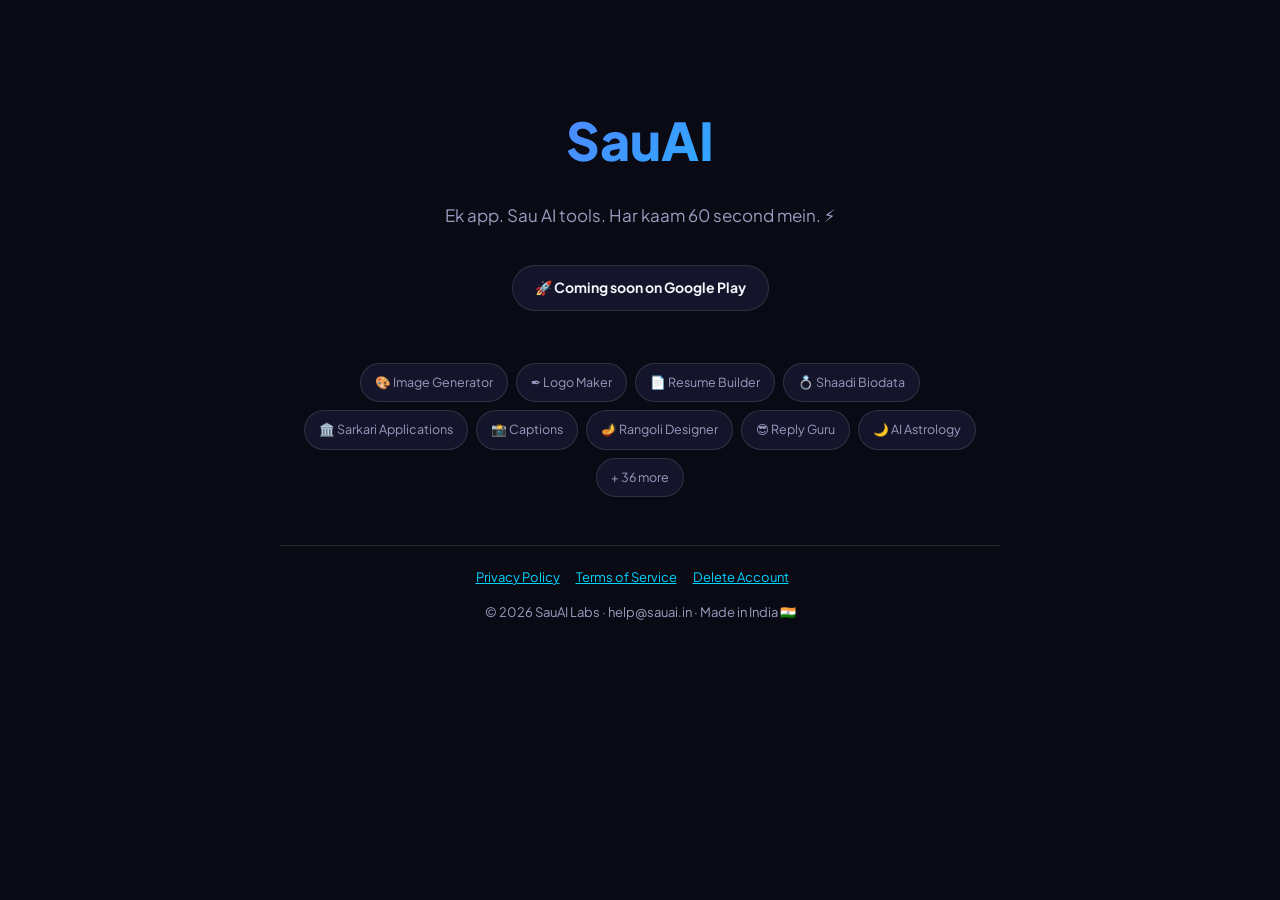
==== index.html @ 37f4f973 "Add files via upload" ====
<!DOCTYPE html>
<html lang="en">
<head>
<meta charset="UTF-8"><meta name="viewport" content="width=device-width, initial-scale=1.0">
<title>SauAI — 100+ AI Tools. Anything in 60 seconds.</title>
<meta name="description" content="SauAI: AI image generator, logo maker, resume builder, shaadi biodata, captions & more. One app, 100+ AI tools. Coming soon on Google Play.">
<link href="https://fonts.googleapis.com/css2?family=Plus+Jakarta+Sans:wght@400;700;800&display=swap" rel="stylesheet">
<link rel="stylesheet" href="style.css">
<style>
.hero{text-align:center; padding:64px 0 24px;}
.hero .big{font-size:52px; font-weight:800; margin:0;
  background:linear-gradient(135deg,#7C5CFF,#00D4FF);
  -webkit-background-clip:text; background-clip:text; color:transparent;}
.hero p{font-size:17px;}
.badge{display:inline-block; margin-top:18px; padding:10px 22px; border-radius:999px;
  border:1px solid var(--stroke); background:var(--surface); color:var(--text); font-weight:700; font-size:14px;}
.tools{display:flex; flex-wrap:wrap; gap:8px; justify-content:center; margin:28px 0;}
.tool-pill{padding:8px 14px; border-radius:999px; background:var(--surface);
  border:1px solid var(--stroke); font-size:12.5px; color:var(--text2);}
</style>
</head>
<body><div class="wrap">
<div class="hero">
  <p class="big">SauAI</p>
  <p>Ek app. Sau AI tools. Har kaam 60 second mein. ⚡</p>
  <span class="badge">🚀 Coming soon on Google Play</span>
</div>
<div class="tools">
<span class="tool-pill">🎨 Image Generator</span><span class="tool-pill">✒️ Logo Maker</span>
<span class="tool-pill">📄 Resume Builder</span><span class="tool-pill">💍 Shaadi Biodata</span>
<span class="tool-pill">🏛️ Sarkari Applications</span><span class="tool-pill">📸 Captions</span>
<span class="tool-pill">🪔 Rangoli Designer</span><span class="tool-pill">😎 Reply Guru</span>
<span class="tool-pill">🌙 AI Astrology</span><span class="tool-pill">+ 36 more</span>
</div>
<div class="footer" style="text-align:center;">
<a href="privacy.html">Privacy Policy</a><a href="terms.html">Terms of Service</a><a href="delete-account.html">Delete Account</a>
<p>© 2026 SauAI Labs · help@sauai.in · Made in India 🇮🇳</p>
</div>
</div></body></html>
---- style.css ----
:root{
  --bg:#0A0A14; --surface:#14142B; --primary:#7C5CFF; --secondary:#00D4FF;
  --text:#F4F4FB; --text2:#9B9BC0; --stroke:rgba(255,255,255,0.12);
}
*{box-sizing:border-box;}
body{
  margin:0; background:var(--bg); color:var(--text);
  font-family:'Plus Jakarta Sans',system-ui,-apple-system,sans-serif;
  line-height:1.7; font-size:15.5px;
}
.wrap{max-width:760px; margin:0 auto; padding:32px 20px 64px;}
.brand{
  font-weight:800; font-size:26px; text-decoration:none;
  background:linear-gradient(135deg,var(--primary),var(--secondary));
  -webkit-background-clip:text; background-clip:text; color:transparent;
}
h1{font-size:26px; font-weight:800; margin:28px 0 6px;}
h2{font-size:18px; font-weight:700; margin:28px 0 8px; color:var(--text);}
p,li{color:var(--text2);}
strong{color:var(--text);}
.updated{color:var(--text2); font-size:13px;}
a{color:var(--secondary);}
.card{
  background:var(--surface); border:1px solid var(--stroke);
  border-radius:16px; padding:18px 20px; margin:16px 0;
}
.footer{margin-top:48px; padding-top:20px; border-top:1px solid var(--stroke);
  color:var(--text2); font-size:13px;}
.footer a{margin-right:16px;}
ul{padding-left:22px;}
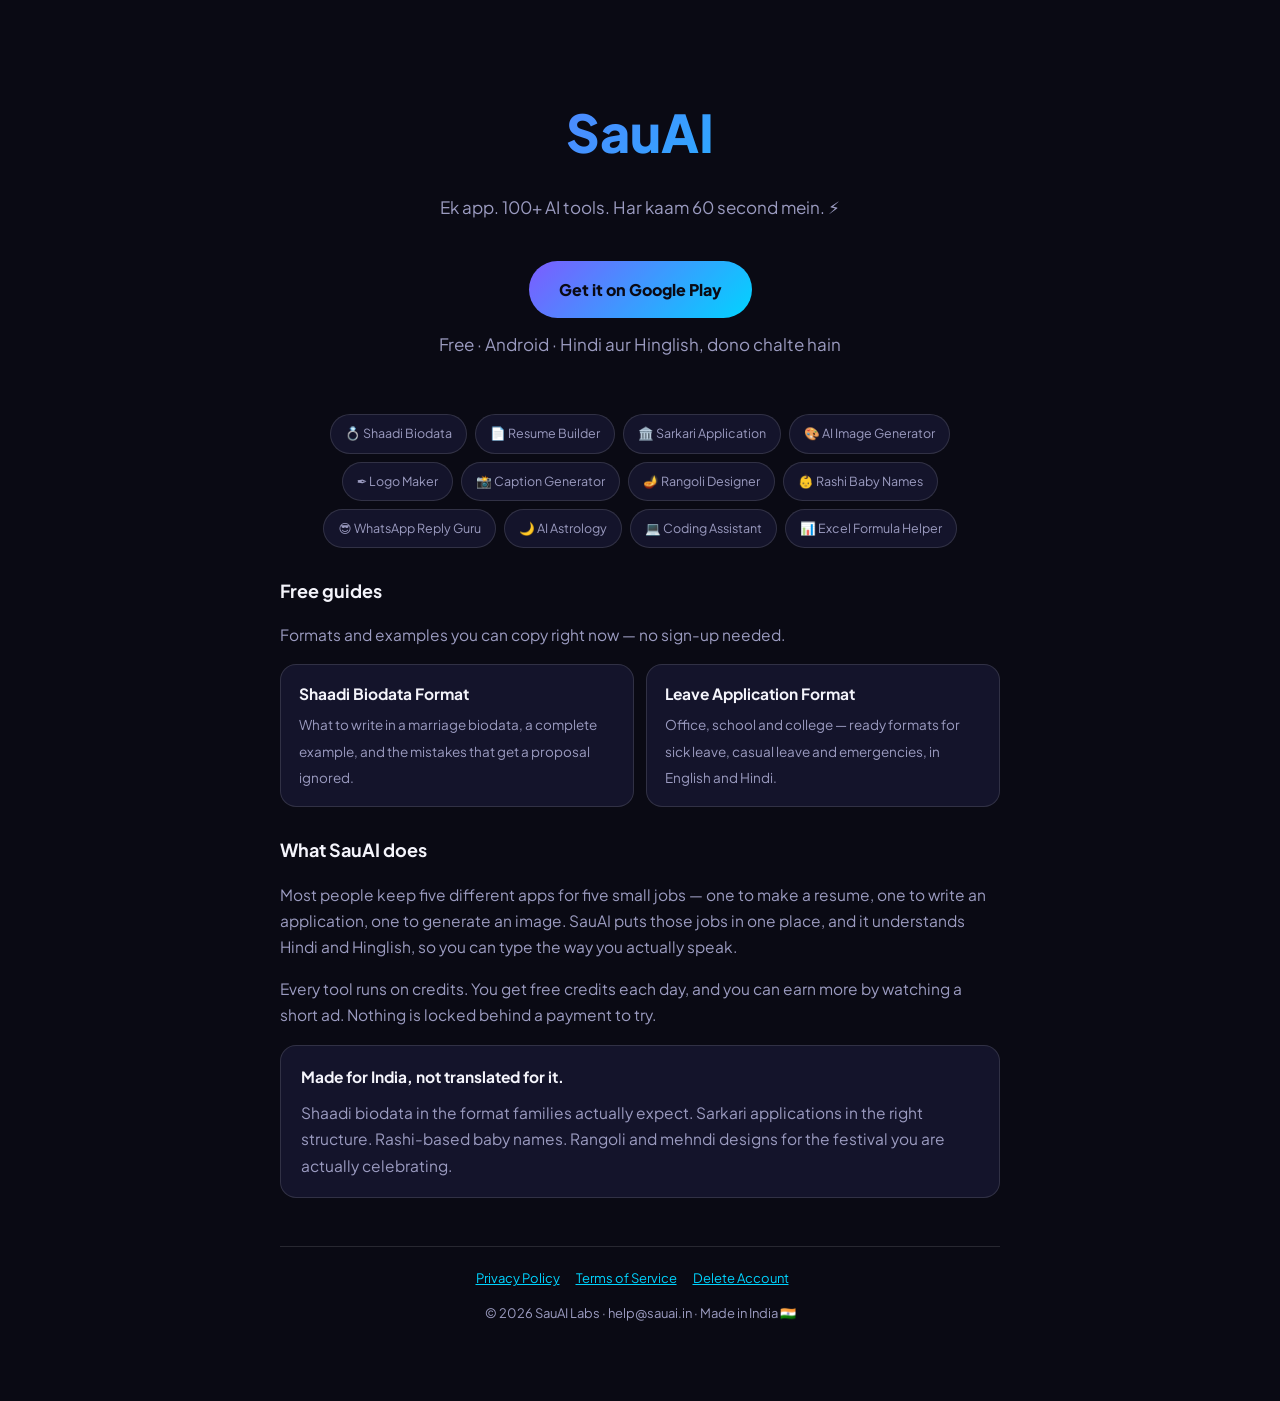
==== commit 5d0335ae: "Site: app is live, and two guide pages for Google search The homepage still said "Coming soon on Goo" ====
--- a/index.html
+++ b/index.html
@@ -2,38 +2,81 @@
 <html lang="en">
 <head>
 <meta charset="UTF-8"><meta name="viewport" content="width=device-width, initial-scale=1.0">
-<title>SauAI — 100+ AI Tools. Anything in 60 seconds.</title>
-<meta name="description" content="SauAI: AI image generator, logo maker, resume builder, shaadi biodata, captions & more. One app, 100+ AI tools. Coming soon on Google Play.">
+<title>SauAI — 100+ AI Tools in One App | Shaadi Biodata, Resume, Logo, Images</title>
+<meta name="description" content="SauAI: shaadi biodata maker, resume builder, sarkari application writer, AI image generator, logo maker and 100+ more AI tools. Free on Google Play. Works in Hindi and Hinglish.">
+<link rel="canonical" href="https://sauai.in/">
+<meta property="og:title" content="SauAI — 100+ AI Tools in One App">
+<meta property="og:description" content="Shaadi biodata, resume, sarkari application, AI images, logos — 100+ AI tools in one free app. Hindi me bhi.">
+<meta property="og:url" content="https://sauai.in/">
+<meta property="og:type" content="website">
 <link href="https://fonts.googleapis.com/css2?family=Plus+Jakarta+Sans:wght@400;700;800&display=swap" rel="stylesheet">
 <link rel="stylesheet" href="style.css">
 <style>
-.hero{text-align:center; padding:64px 0 24px;}
+.hero{text-align:center; padding:56px 0 8px;}
 .hero .big{font-size:52px; font-weight:800; margin:0;
   background:linear-gradient(135deg,#7C5CFF,#00D4FF);
   -webkit-background-clip:text; background-clip:text; color:transparent;}
 .hero p{font-size:17px;}
-.badge{display:inline-block; margin-top:18px; padding:10px 22px; border-radius:999px;
-  border:1px solid var(--stroke); background:var(--surface); color:var(--text); font-weight:700; font-size:14px;}
-.tools{display:flex; flex-wrap:wrap; gap:8px; justify-content:center; margin:28px 0;}
+.cta{display:inline-block; margin-top:22px; padding:15px 30px; border-radius:999px;
+  background:linear-gradient(135deg,#7C5CFF,#00D4FF); color:#0A0A14;
+  font-weight:800; font-size:16px; text-decoration:none;}
+.cta:hover{opacity:.92;}
+.sub{font-size:13px; color:var(--text2); margin-top:12px;}
+.tools{display:flex; flex-wrap:wrap; gap:8px; justify-content:center; margin:30px 0 8px;}
 .tool-pill{padding:8px 14px; border-radius:999px; background:var(--surface);
   border:1px solid var(--stroke); font-size:12.5px; color:var(--text2);}
+.guides{display:grid; gap:12px; margin:14px 0;}
+@media(min-width:620px){.guides{grid-template-columns:1fr 1fr;}}
+.guide{display:block; background:var(--surface); border:1px solid var(--stroke);
+  border-radius:16px; padding:16px 18px; text-decoration:none;}
+.guide:hover{border-color:var(--primary);}
+.guide b{display:block; color:var(--text); font-size:15.5px; margin-bottom:4px;}
+.guide span{color:var(--text2); font-size:13.5px; line-height:1.5;}
 </style>
 </head>
 <body><div class="wrap">
+
 <div class="hero">
   <p class="big">SauAI</p>
-  <p>Ek app. Sau AI tools. Har kaam 60 second mein. ⚡</p>
-  <span class="badge">🚀 Coming soon on Google Play</span>
+  <p>Ek app. 100+ AI tools. Har kaam 60 second mein. ⚡</p>
+  <a class="cta" href="https://play.google.com/store/apps/details?id=in.sauai.app">Get it on Google Play</a>
+  <p class="sub">Free · Android · Hindi aur Hinglish, dono chalte hain</p>
 </div>
+
 <div class="tools">
-<span class="tool-pill">🎨 Image Generator</span><span class="tool-pill">✒️ Logo Maker</span>
-<span class="tool-pill">📄 Resume Builder</span><span class="tool-pill">💍 Shaadi Biodata</span>
-<span class="tool-pill">🏛️ Sarkari Applications</span><span class="tool-pill">📸 Captions</span>
-<span class="tool-pill">🪔 Rangoli Designer</span><span class="tool-pill">😎 Reply Guru</span>
-<span class="tool-pill">🌙 AI Astrology</span><span class="tool-pill">+ 36 more</span>
+<span class="tool-pill">💍 Shaadi Biodata</span><span class="tool-pill">📄 Resume Builder</span>
+<span class="tool-pill">🏛️ Sarkari Application</span><span class="tool-pill">🎨 AI Image Generator</span>
+<span class="tool-pill">✒️ Logo Maker</span><span class="tool-pill">📸 Caption Generator</span>
+<span class="tool-pill">🪔 Rangoli Designer</span><span class="tool-pill">👶 Rashi Baby Names</span>
+<span class="tool-pill">😎 WhatsApp Reply Guru</span><span class="tool-pill">🌙 AI Astrology</span>
+<span class="tool-pill">💻 Coding Assistant</span><span class="tool-pill">📊 Excel Formula Helper</span>
 </div>
+
+<h2>Free guides</h2>
+<p>Formats and examples you can copy right now — no sign-up needed.</p>
+<div class="guides">
+  <a class="guide" href="shaadi-biodata-format.html">
+    <b>Shaadi Biodata Format</b>
+    <span>What to write in a marriage biodata, a complete example, and the mistakes that get a proposal ignored.</span>
+  </a>
+  <a class="guide" href="leave-application-format.html">
+    <b>Leave Application Format</b>
+    <span>Office, school and college — ready formats for sick leave, casual leave and emergencies, in English and Hindi.</span>
+  </a>
+</div>
+
+<h2>What SauAI does</h2>
+<p>Most people keep five different apps for five small jobs — one to make a resume, one to write an application, one to generate an image. SauAI puts those jobs in one place, and it understands Hindi and Hinglish, so you can type the way you actually speak.</p>
+<p>Every tool runs on credits. You get free credits each day, and you can earn more by watching a short ad. Nothing is locked behind a payment to try.</p>
+
+<div class="card">
+  <p style="margin:0 0 10px"><strong>Made for India, not translated for it.</strong></p>
+  <p style="margin:0">Shaadi biodata in the format families actually expect. Sarkari applications in the right structure. Rashi-based baby names. Rangoli and mehndi designs for the festival you are actually celebrating.</p>
+</div>
+
 <div class="footer" style="text-align:center;">
 <a href="privacy.html">Privacy Policy</a><a href="terms.html">Terms of Service</a><a href="delete-account.html">Delete Account</a>
 <p>© 2026 SauAI Labs · help@sauai.in · Made in India 🇮🇳</p>
 </div>
+
 </div></body></html>
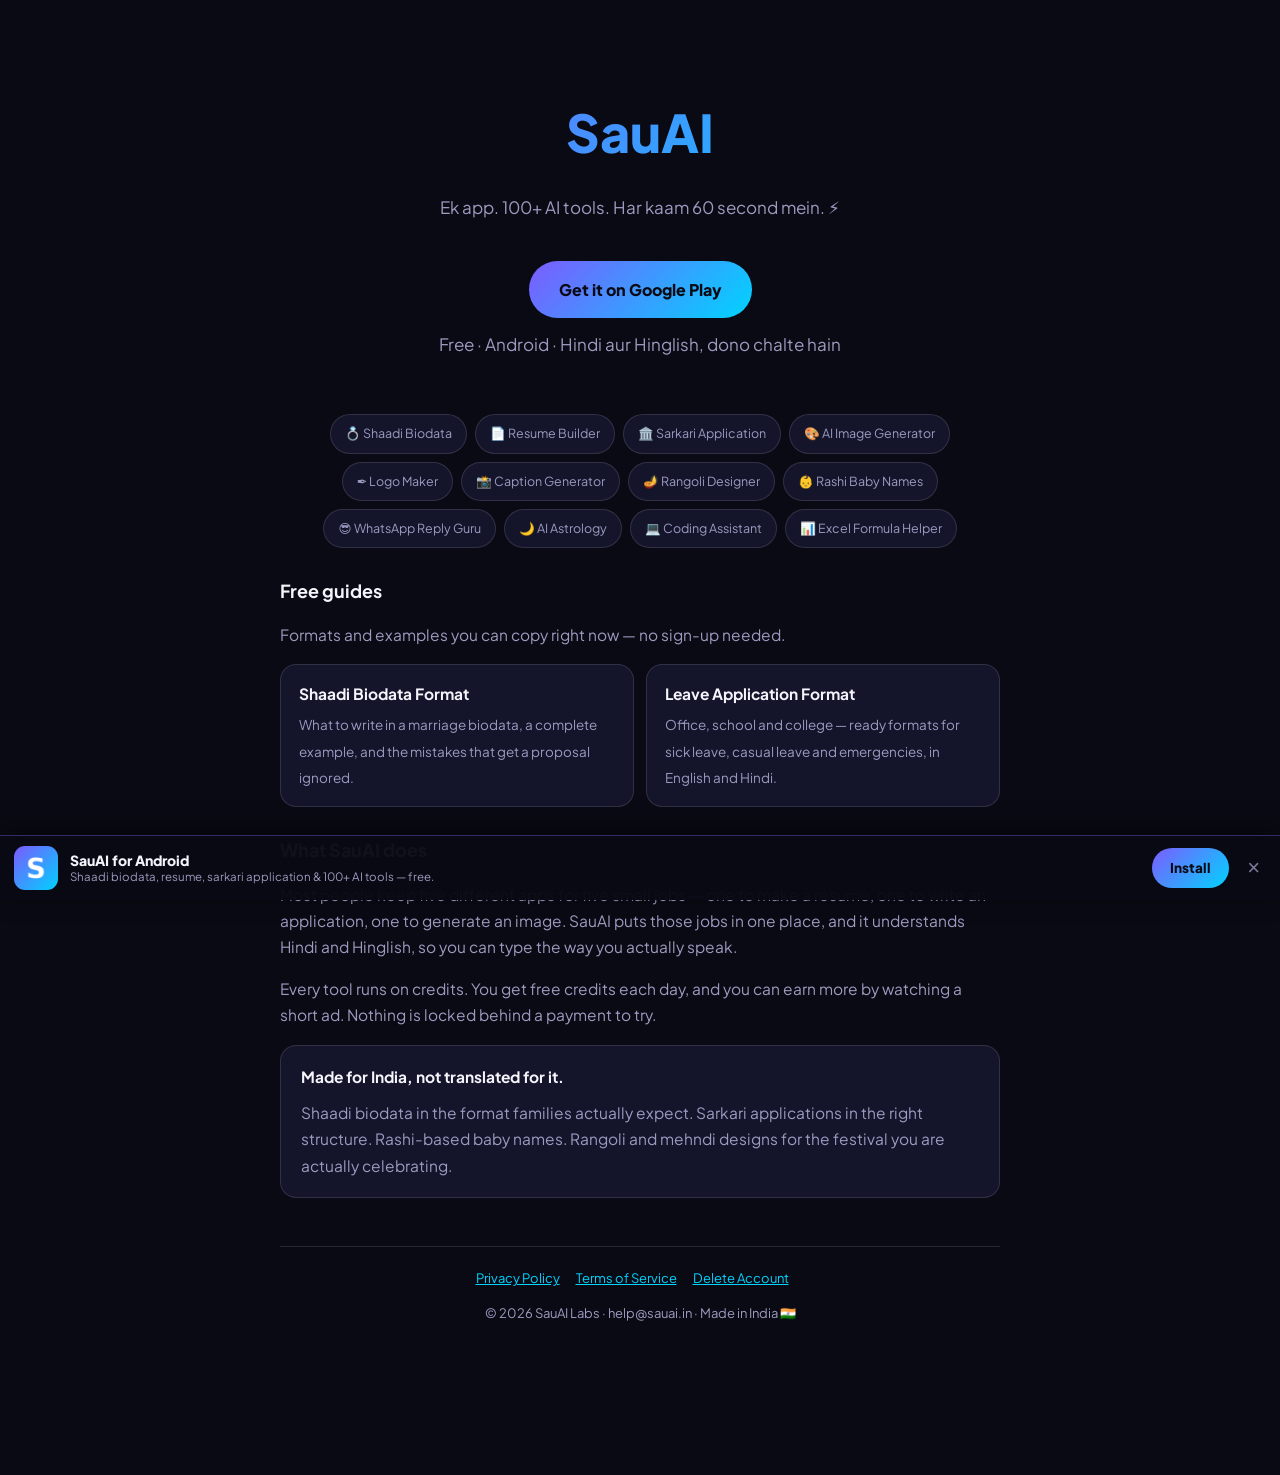
==== commit 826276c8: "Site: sticky "Install" bar on every page The homepage now has a Play Store button, but the guide pag" ====
--- a/index.html
+++ b/index.html
@@ -33,6 +33,7 @@
 .guide b{display:block; color:var(--text); font-size:15.5px; margin-bottom:4px;}
 .guide span{color:var(--text2); font-size:13.5px; line-height:1.5;}
 </style>
+<script src="/app-banner.js" defer></script>
 </head>
 <body><div class="wrap">
 
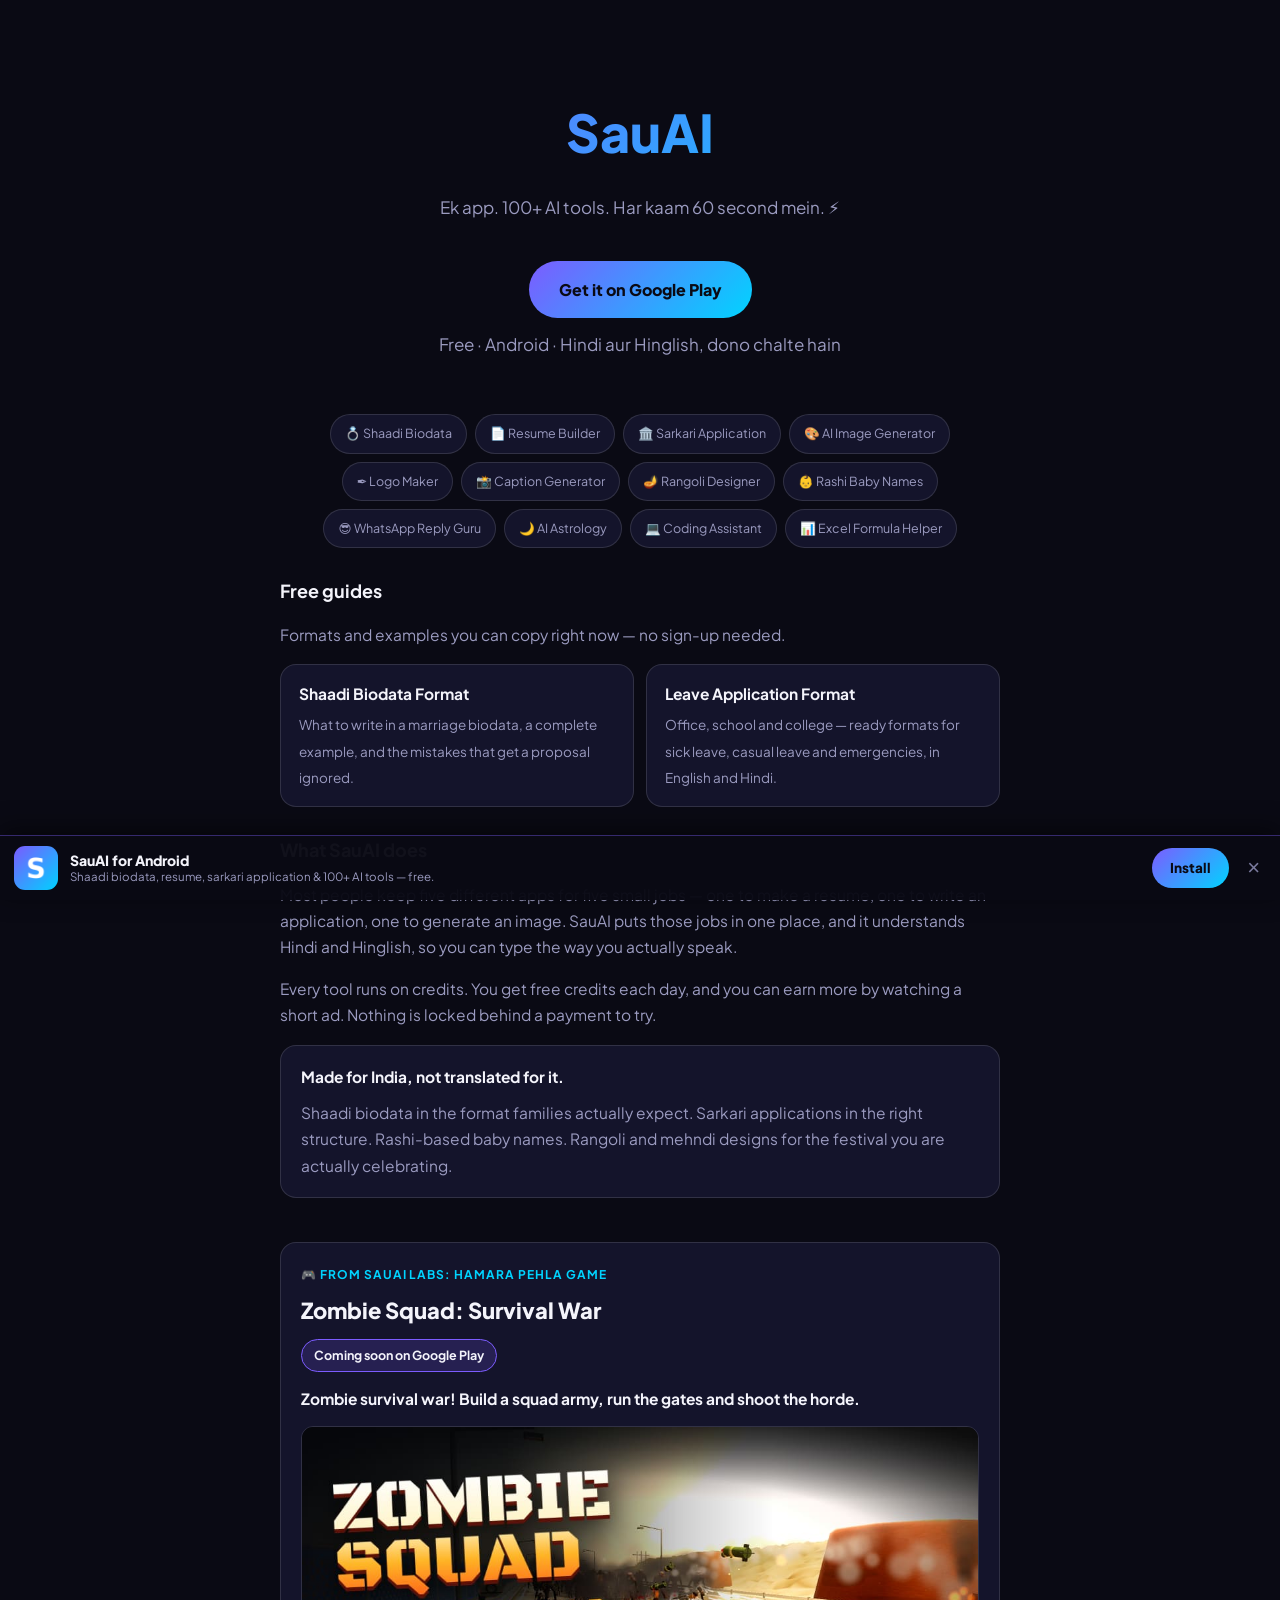
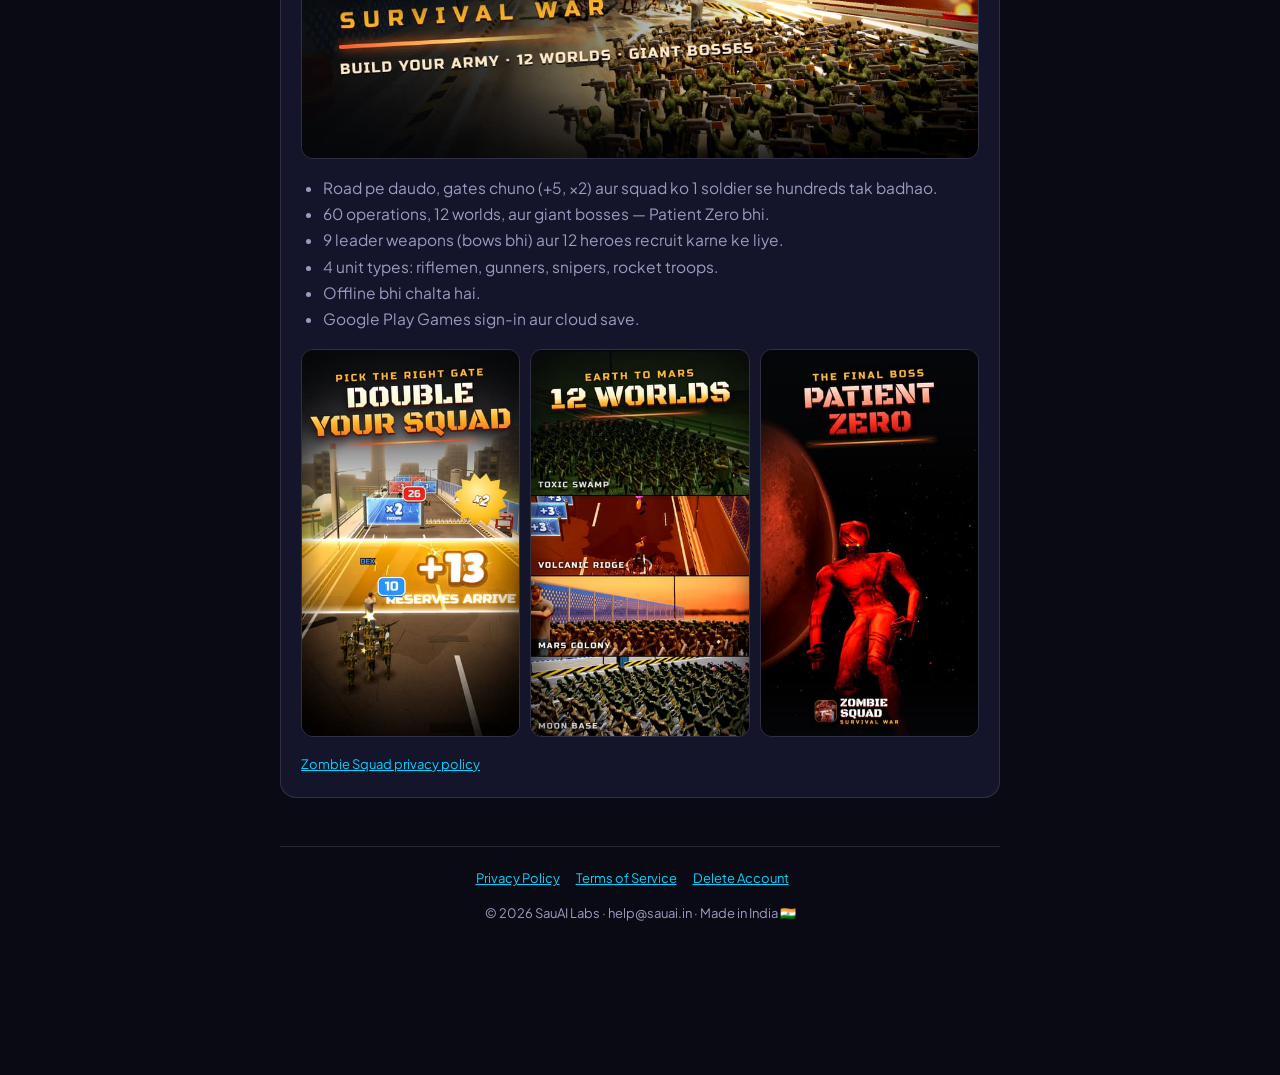
==== commit c8a877ba: "Site: add Zombie Squad: Survival War section to the homepage A separate "From SauAI Labs" card near " ====
--- a/index.html
+++ b/index.html
@@ -32,6 +32,16 @@
 .guide:hover{border-color:var(--primary);}
 .guide b{display:block; color:var(--text); font-size:15.5px; margin-bottom:4px;}
 .guide span{color:var(--text2); font-size:13.5px; line-height:1.5;}
+.game{margin-top:44px; padding:22px 20px;}
+.game-kicker{margin:0; font-size:12px; font-weight:700; letter-spacing:.08em; text-transform:uppercase; color:var(--secondary);}
+.game h2{margin:6px 0 10px; font-size:22px; font-weight:800;}
+.game-badge{display:inline-block; padding:5px 12px; border-radius:999px; font-size:12.5px; font-weight:700;
+  color:var(--text); background:rgba(124,92,255,.18); border:1px solid var(--primary);}
+.game-pitch{color:var(--text); font-weight:700; margin:14px 0;}
+.game img{display:block; width:100%; height:auto; border-radius:12px; border:1px solid var(--stroke);}
+.game ul{margin:16px 0;}
+.game-shots{display:grid; grid-template-columns:repeat(3,1fr); gap:10px; margin:16px 0;}
+.game-legal{font-size:13px; margin:0;}
 </style>
 <script src="/app-banner.js" defer></script>
 </head>
@@ -75,6 +85,32 @@
   <p style="margin:0">Shaadi biodata in the format families actually expect. Sarkari applications in the right structure. Rashi-based baby names. Rangoli and mehndi designs for the festival you are actually celebrating.</p>
 </div>
 
+<section class="card game" id="game" aria-labelledby="game-title">
+  <p class="game-kicker">🎮 From SauAI Labs: hamara pehla game</p>
+  <h2 id="game-title">Zombie Squad: Survival War</h2>
+  <span class="game-badge">Coming soon on Google Play</span>
+  <!-- At launch, add the Play button here:
+  <a class="cta" href="https://play.google.com/store/apps/details?id=com.zfrontline.zombiesquad">Get it on Google Play</a>
+  -->
+  <p class="game-pitch">Zombie survival war! Build a squad army, run the gates and shoot the horde.</p>
+  <img src="zombie-squad/feature.jpg" width="1024" height="500" loading="lazy"
+       alt="Zombie Squad: Survival War — a soldier squad on a highway facing a zombie horde">
+  <ul>
+    <li>Road pe daudo, gates chuno (+5, ×2) aur squad ko 1 soldier se hundreds tak badhao.</li>
+    <li>60 operations, 12 worlds, aur giant bosses — Patient Zero bhi.</li>
+    <li>9 leader weapons (bows bhi) aur 12 heroes recruit karne ke liye.</li>
+    <li>4 unit types: riflemen, gunners, snipers, rocket troops.</li>
+    <li>Offline bhi chalta hai.</li>
+    <li>Google Play Games sign-in aur cloud save.</li>
+  </ul>
+  <div class="game-shots">
+    <img src="zombie-squad/shot-2.jpg" width="360" height="640" loading="lazy" alt="Gameplay: running through a ×2 gate to double the squad">
+    <img src="zombie-squad/shot-7.jpg" width="360" height="640" loading="lazy" alt="Four of the game's 12 worlds">
+    <img src="zombie-squad/shot-8.jpg" width="360" height="640" loading="lazy" alt="Patient Zero, the final boss">
+  </div>
+  <p class="game-legal"><a href="zombie-squad/privacy.html">Zombie Squad privacy policy</a></p>
+</section>
+
 <div class="footer" style="text-align:center;">
 <a href="privacy.html">Privacy Policy</a><a href="terms.html">Terms of Service</a><a href="delete-account.html">Delete Account</a>
 <p>© 2026 SauAI Labs · help@sauai.in · Made in India 🇮🇳</p>
